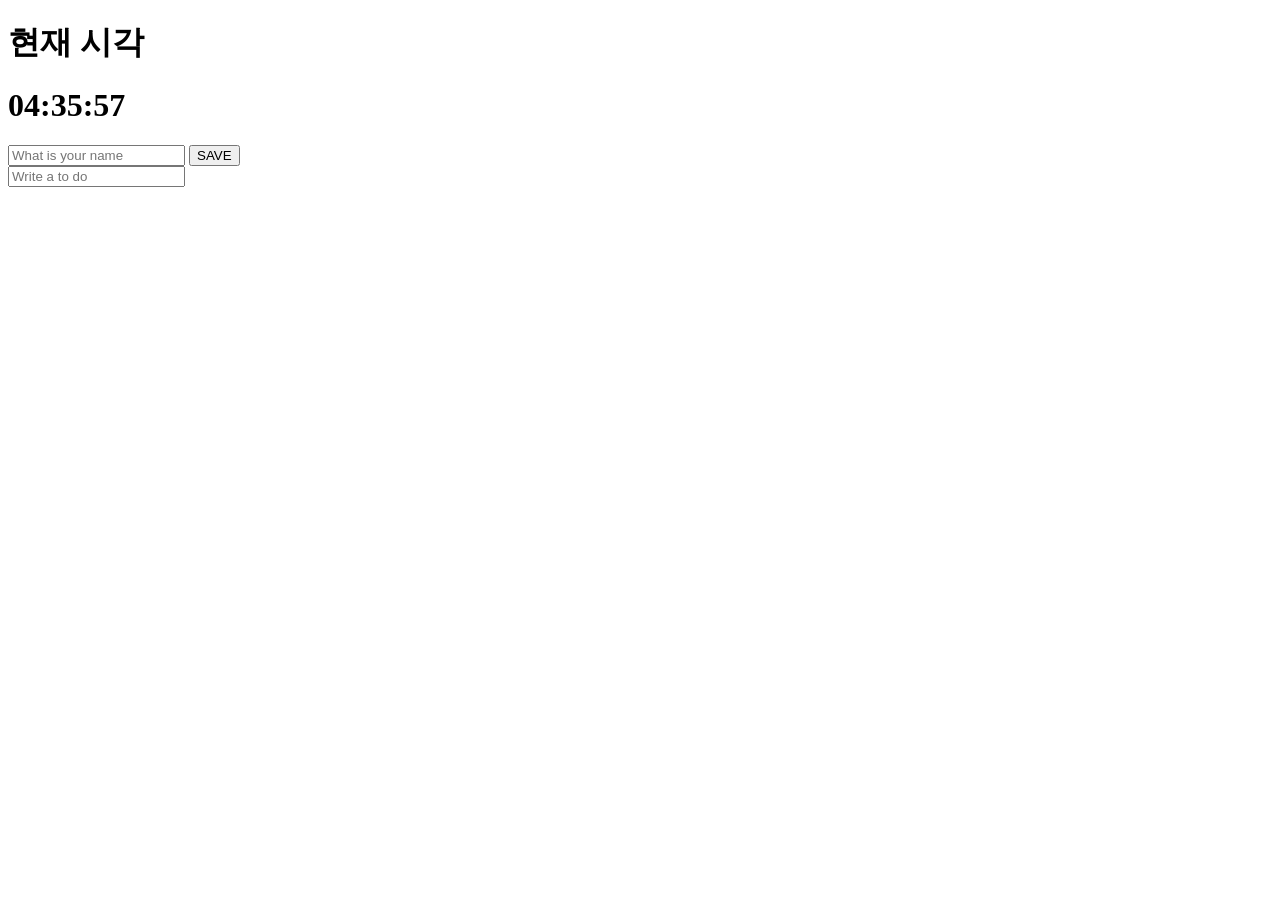
==== index.html @ 8c21c97d "#3.4" ====
<!DOCTYPE html>
<html lang="en">
  <head>
    <meta charset="UTF-8" />
    <meta name="viewport" content="width=device-width, initial-scale=1.0" />
    <title>Make Clock</title>
    <link rel="stylesheet" href="./css/index.css" />
  </head>
  <body>
    <div class="js-clock">
      <h1>현재 시각</h1>
      <h1>00:00</h1>
      <form class="js-form form">
        <input type="text" placeholder="What is your name" />
        <input type="submit" value="SAVE" />
      </form>
      <h4 class="js-greetings greetings"></h4>
      <form class="js-toDoForm">
        <input type="text" placeholder="Write a to do" />
      </form>
      <ul class="js-toDoList">
        <!-- js here! -->
      </ul>
    </div>
    <script src="./js/clock.js"></script>
    <script src="./js/greeting.js"></script>
    <script src="./js/todo.js"></script>
  </body>
</html>
---- css/index.css ----
.form,
.greetings {
  display: none;
}
.showing {
  display: block;
}
li {
  list-style-type: none;
}
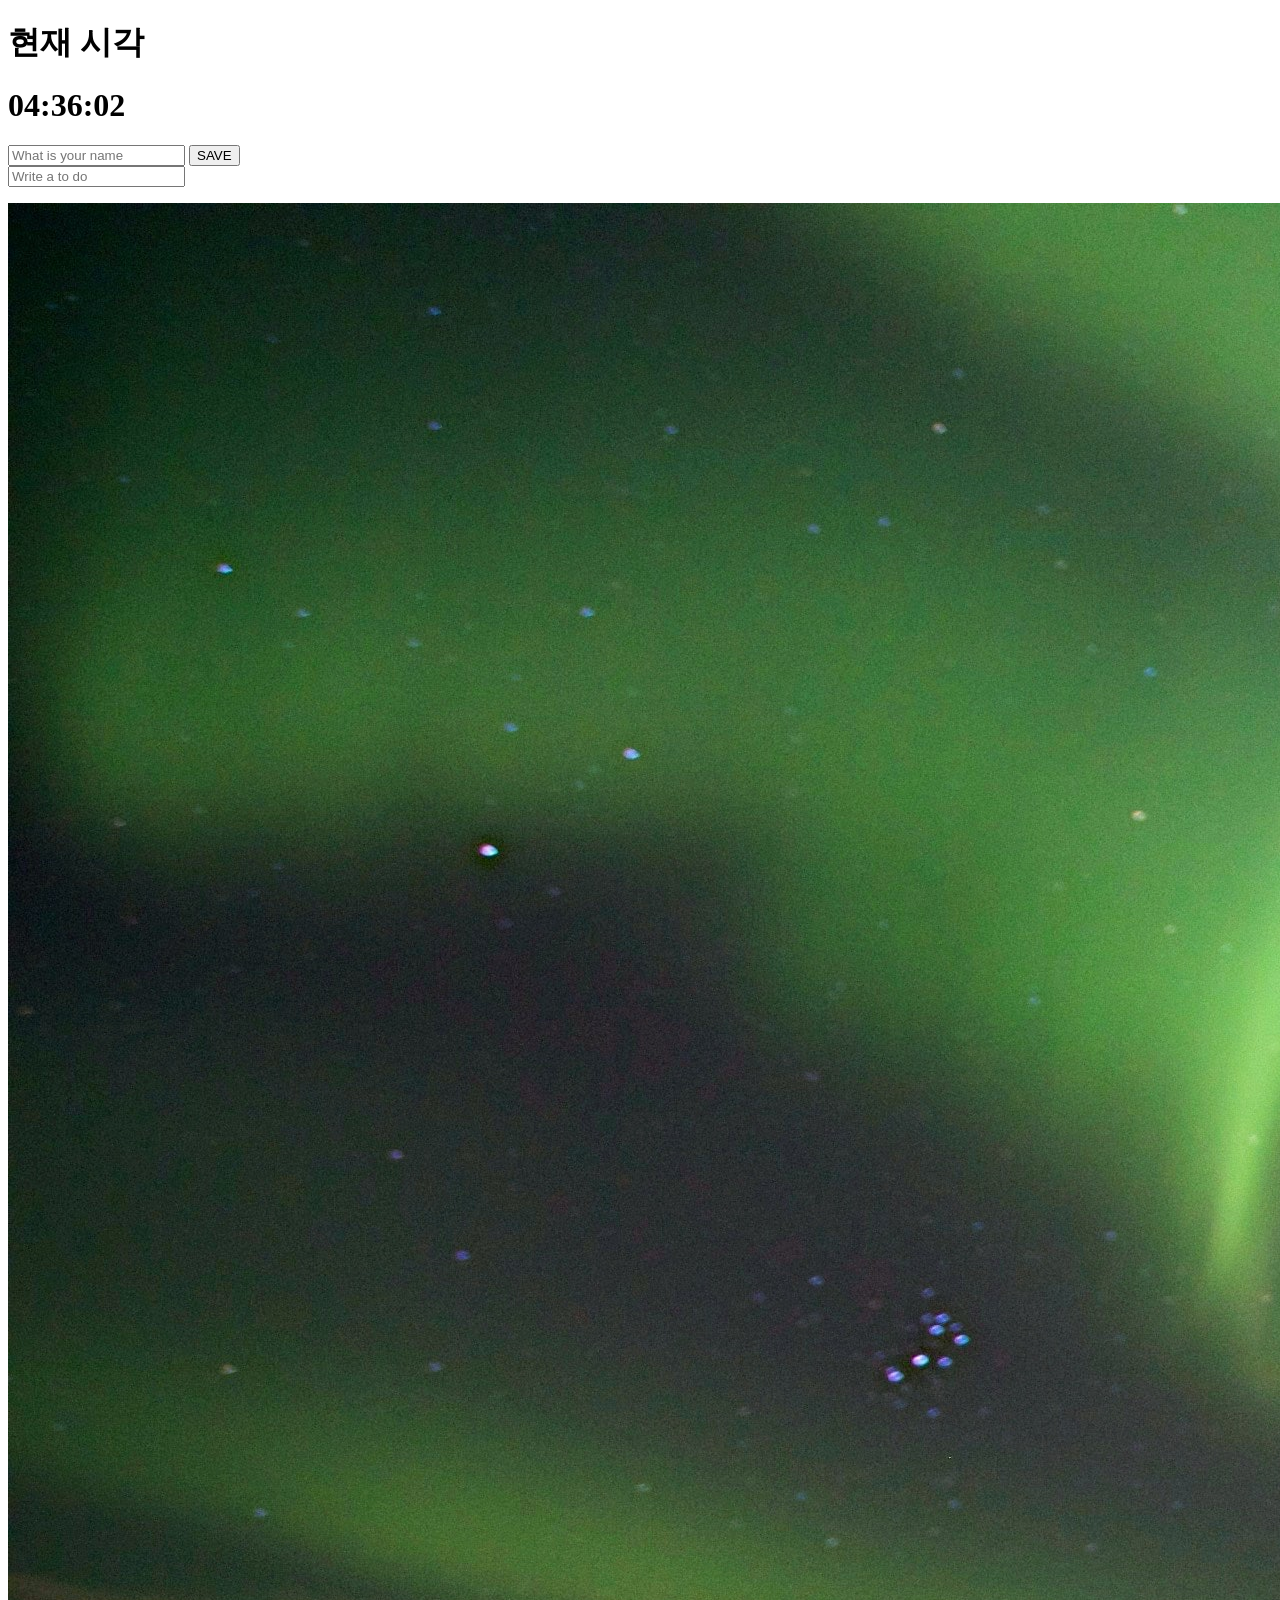
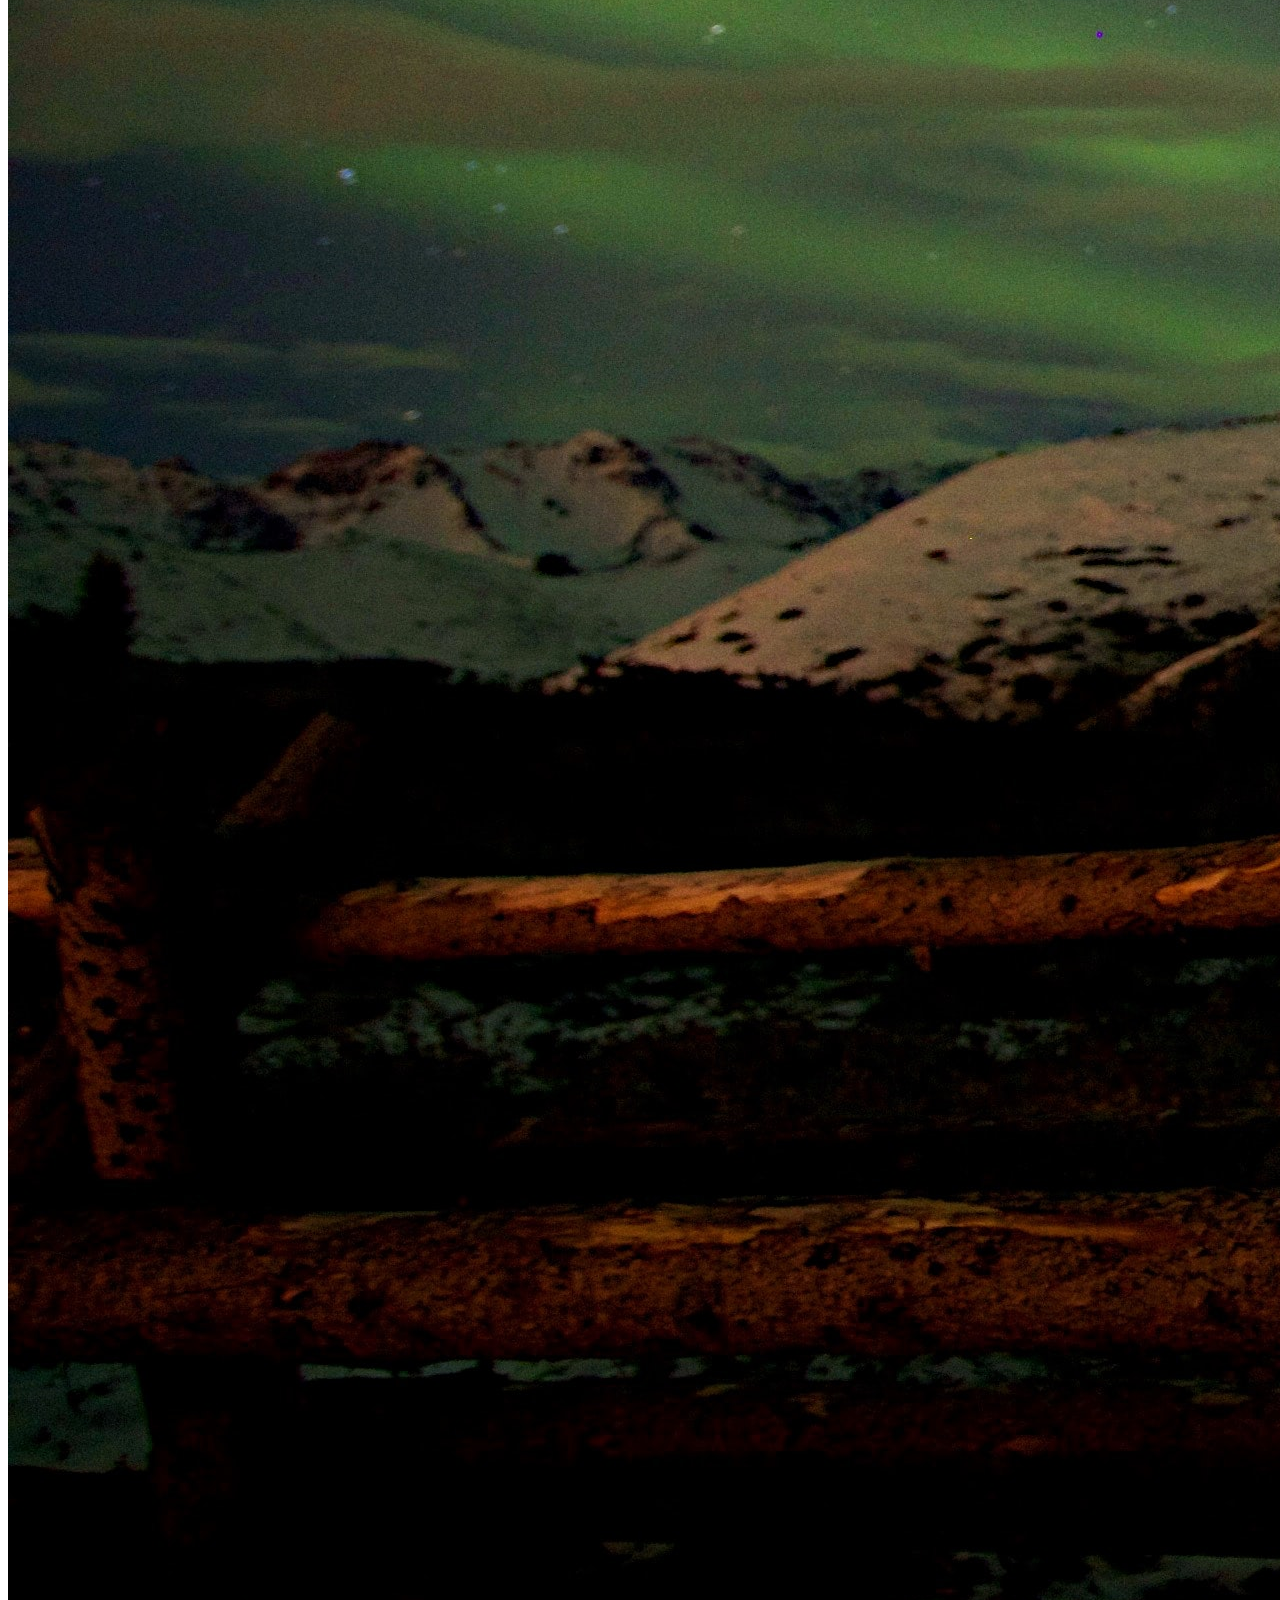
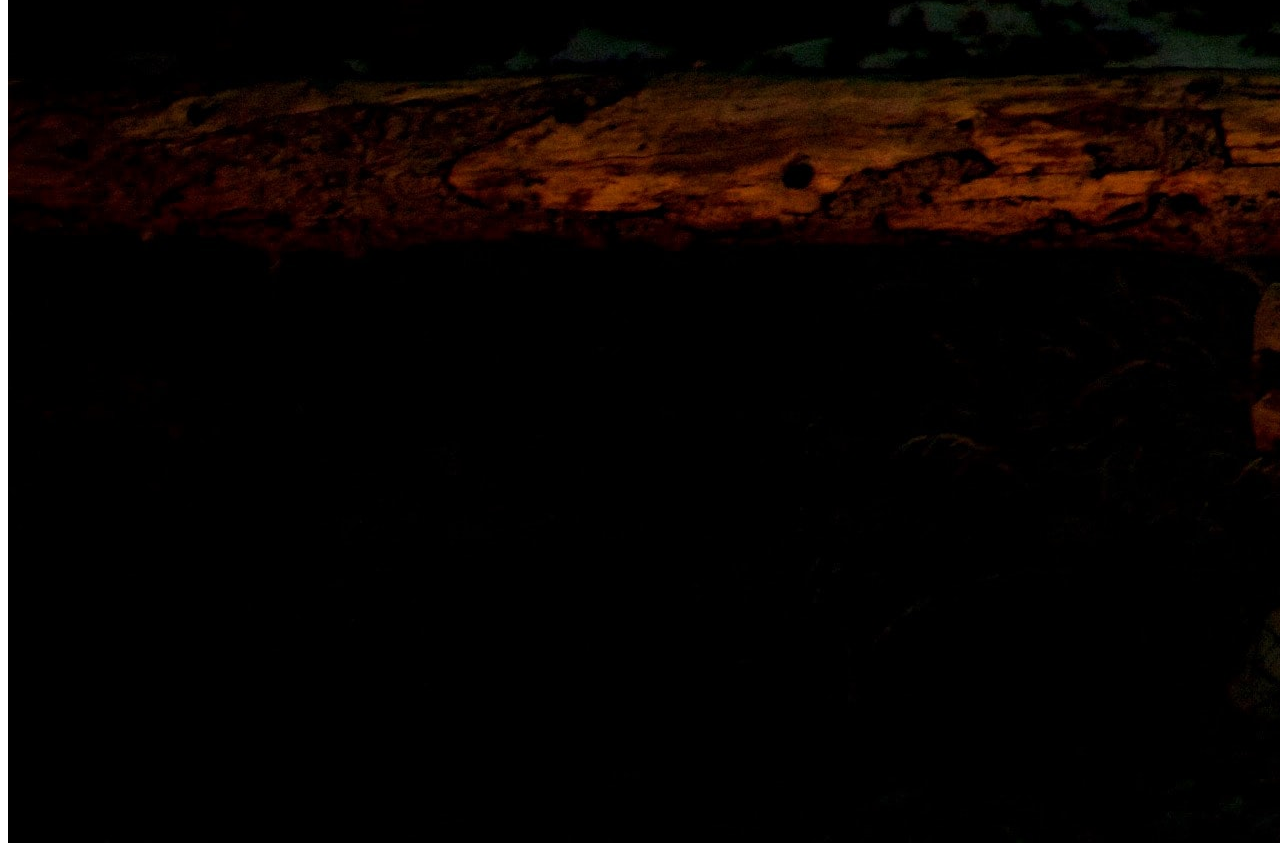
==== commit 6a7d1ae3: "#3.7 ing" ====
--- a/index.html
+++ b/index.html
@@ -25,5 +25,6 @@
     <script src="./js/clock.js"></script>
     <script src="./js/greeting.js"></script>
     <script src="./js/todo.js"></script>
+    <script src="./js/bg.js"></script>
   </body>
 </html>
--- a/css/index.css
+++ b/css/index.css
@@ -8,3 +8,7 @@
 li {
   list-style-type: none;
 }
+
+input {
+  outline: none;
+}
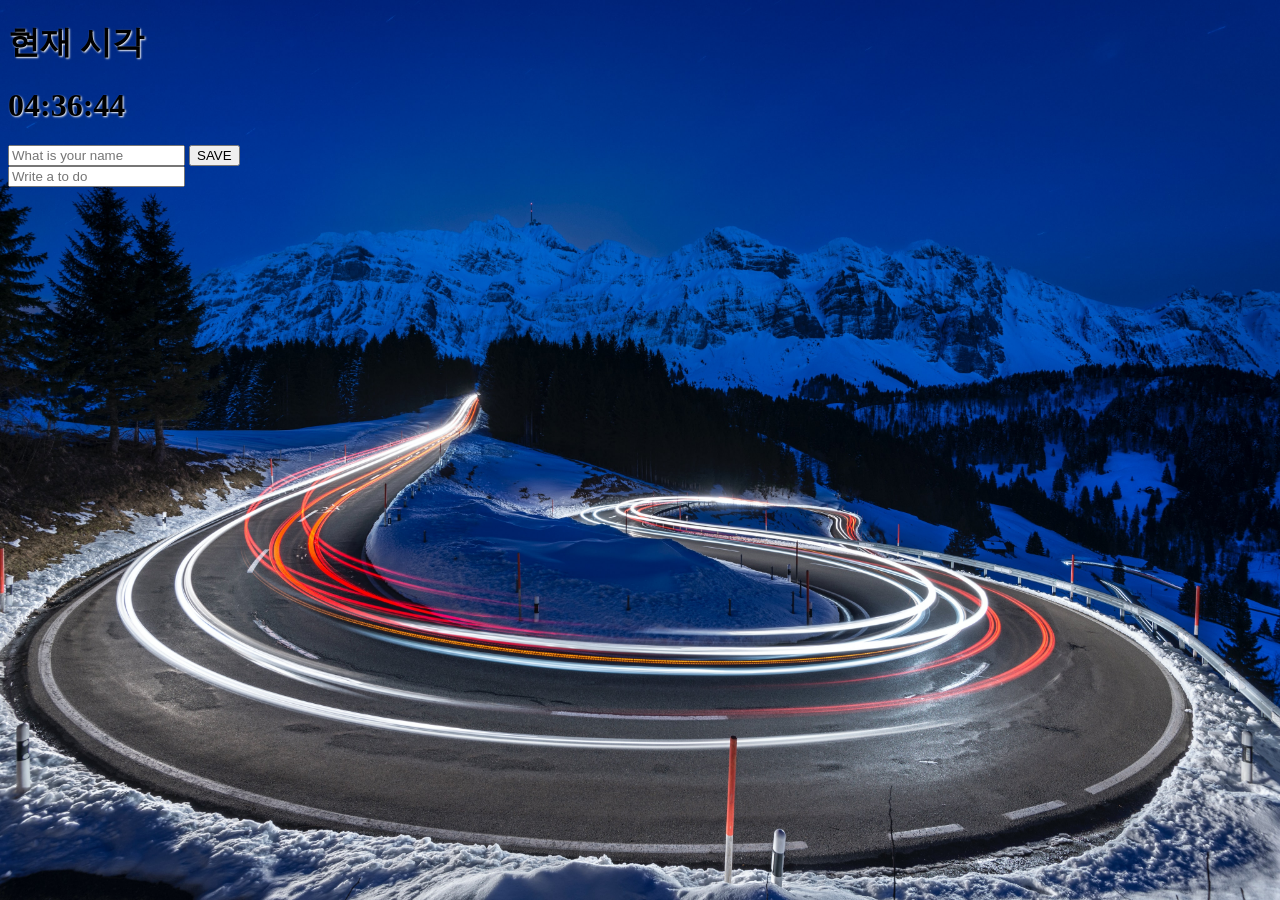
==== commit 947665e9: "#3.8" ====
--- a/index.html
+++ b/index.html
@@ -26,5 +26,6 @@
     <script src="./js/greeting.js"></script>
     <script src="./js/todo.js"></script>
     <script src="./js/bg.js"></script>
+    <script src="./js/weather.js"></script>
   </body>
 </html>
--- a/css/index.css
+++ b/css/index.css
@@ -1,3 +1,9 @@
+body {
+  background-color: #2c3e50;
+  /* color: white; */
+  text-shadow: 1px 1px 2px white;
+}
+
 .form,
 .greetings {
   display: none;
@@ -12,3 +18,22 @@
 input {
   outline: none;
 }
+
+@keyframes fadeIn {
+  from {
+    opacity: 0;
+  }
+  to {
+    opacity: 1;
+  }
+}
+
+.bgImage {
+  position: absolute;
+  top: 0;
+  left: 0;
+  width: 100%;
+  height: 100%;
+  z-index: -1;
+  animation: fadeIn 0.5s linear;
+}
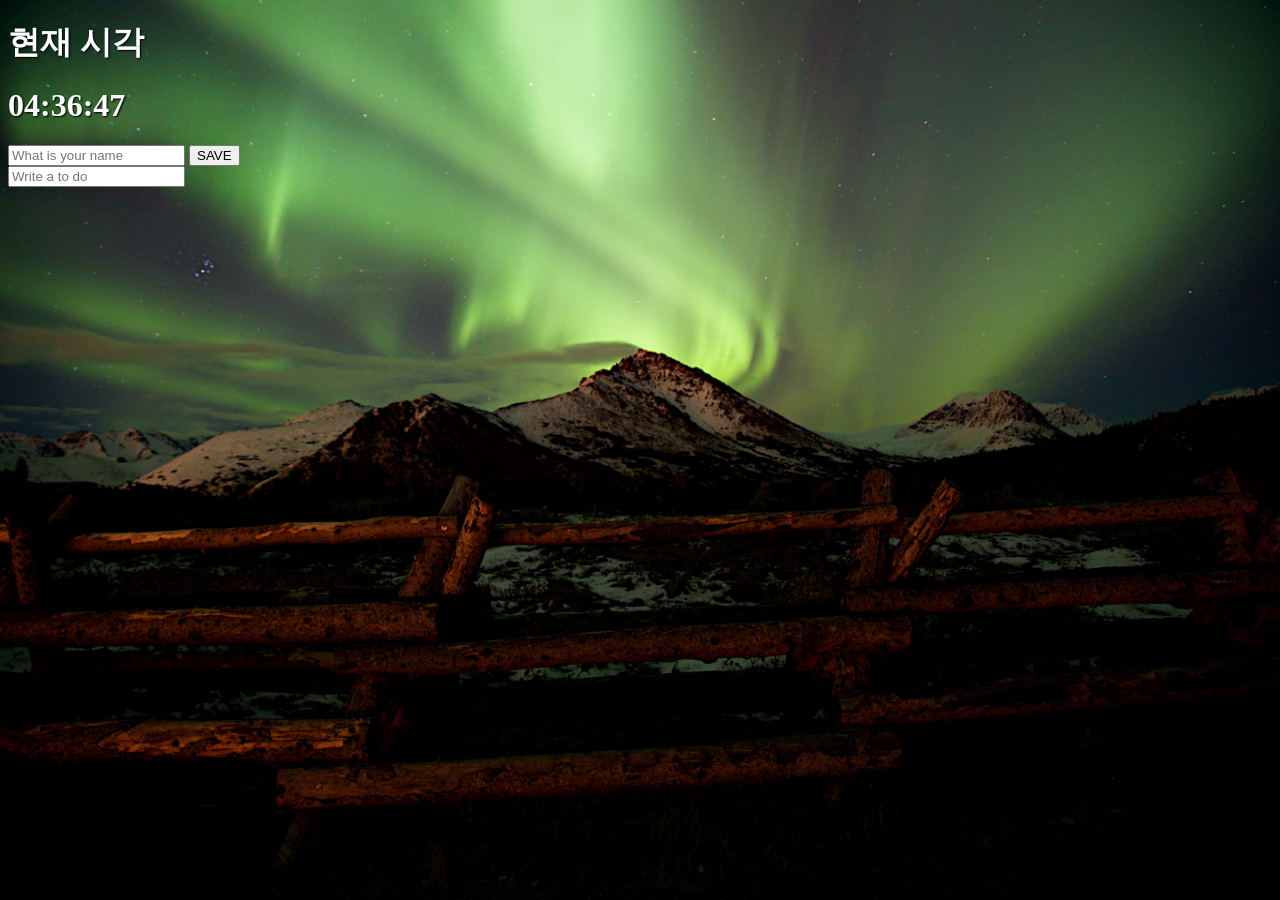
==== commit 917c5bf0: "#3.9" ====
--- a/index.html
+++ b/index.html
@@ -22,6 +22,7 @@
         <!-- js here! -->
       </ul>
     </div>
+    <span class="js-weather"><!-- script --></span>
     <script src="./js/clock.js"></script>
     <script src="./js/greeting.js"></script>
     <script src="./js/todo.js"></script>
--- a/css/index.css
+++ b/css/index.css
@@ -1,7 +1,7 @@
 body {
   background-color: #2c3e50;
-  /* color: white; */
-  text-shadow: 1px 1px 2px white;
+  color: white;
+  text-shadow: 1px 1px 2px black;
 }
 
 .form,
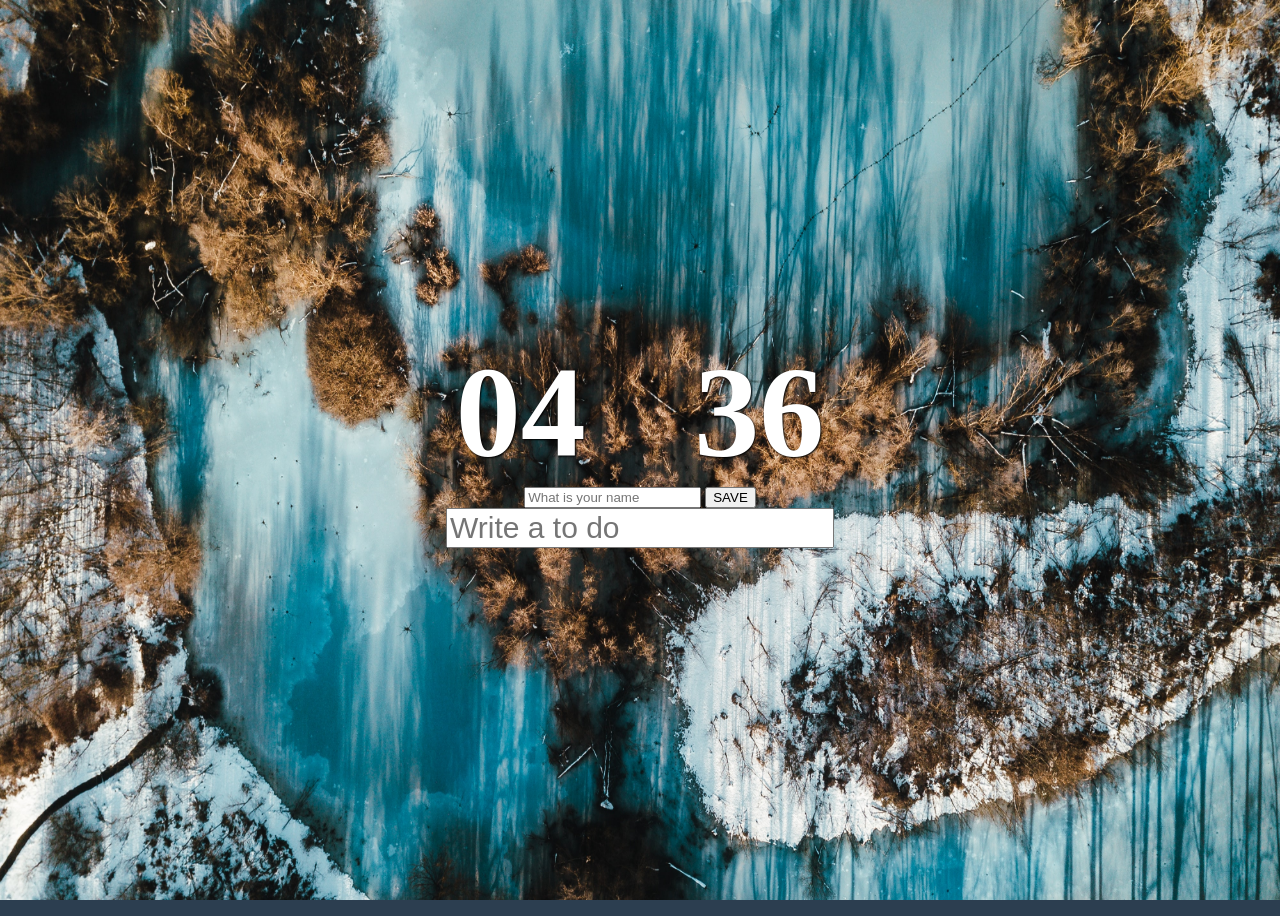
==== commit 561c1465: "modify clock, font-sizing, display" ====
--- a/index.html
+++ b/index.html
@@ -7,22 +7,24 @@
     <link rel="stylesheet" href="./css/index.css" />
   </head>
   <body>
+    <span class="js-weather"><!-- script --></span>
     <div class="js-clock">
-      <h1>현재 시각</h1>
-      <h1>00:00</h1>
-      <form class="js-form form">
-        <input type="text" placeholder="What is your name" />
-        <input type="submit" value="SAVE" />
-      </form>
-      <h4 class="js-greetings greetings"></h4>
-      <form class="js-toDoForm">
-        <input type="text" placeholder="Write a to do" />
-      </form>
-      <ul class="js-toDoList">
-        <!-- js here! -->
-      </ul>
+      <span>00</span>
+      <span class="js-clock__column">:</span>
+      <span>00</span>
     </div>
-    <span class="js-weather"><!-- script --></span>
+    <form class="js-form form">
+      <input type="text" placeholder="What is your name" />
+      <input type="submit" value="SAVE" />
+    </form>
+    <h4 class="js-greetings greetings"></h4>
+    <form class="js-toDoForm">
+      <input type="text" placeholder="Write a to do" />
+    </form>
+    <ul class="js-toDoList">
+      <!-- js here! -->
+    </ul>
+
     <script src="./js/clock.js"></script>
     <script src="./js/greeting.js"></script>
     <script src="./js/todo.js"></script>
--- a/css/index.css
+++ b/css/index.css
@@ -1,9 +1,35 @@
 body {
+  height: 100vh;
+  display: flex;
+  justify-content: center;
+  align-items: center;
+  flex-direction: column;
   background-color: #2c3e50;
   color: white;
   text-shadow: 1px 1px 2px black;
 }
-
+.js-weather {
+  position: fixed;
+  top: 0;
+  right: 0;
+  margin-top: 10px;
+  margin-right: 20px;
+}
+.js-clock {
+  /* display: flex; */
+  /* justify-content: center;
+  align-items: center;
+  align-content: center; */
+  font-size: 130px;
+  font-weight: 600;
+}
+.js-clock__column {
+  visibility: hidden;
+}
+.js-toDoForm input,
+h4 {
+  font-size: 30px;
+}
 .form,
 .greetings {
   display: none;
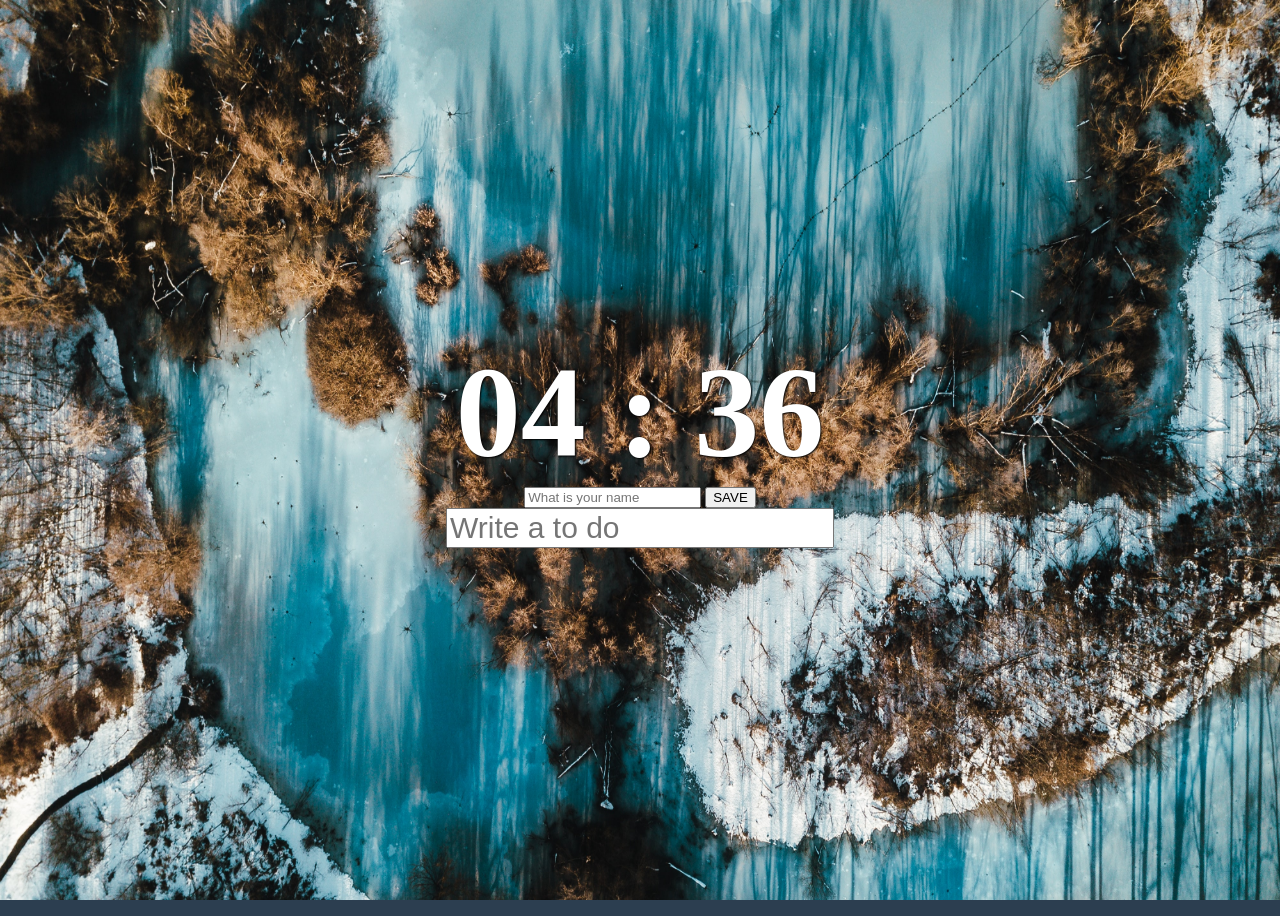
==== commit 9d447fe8: "todo, greeting error!" ====
--- a/index.html
+++ b/index.html
@@ -1,5 +1,5 @@
 <!DOCTYPE html>
-<html lang="en">
+<html lang="kr">
   <head>
     <meta charset="UTF-8" />
     <meta name="viewport" content="width=device-width, initial-scale=1.0" />
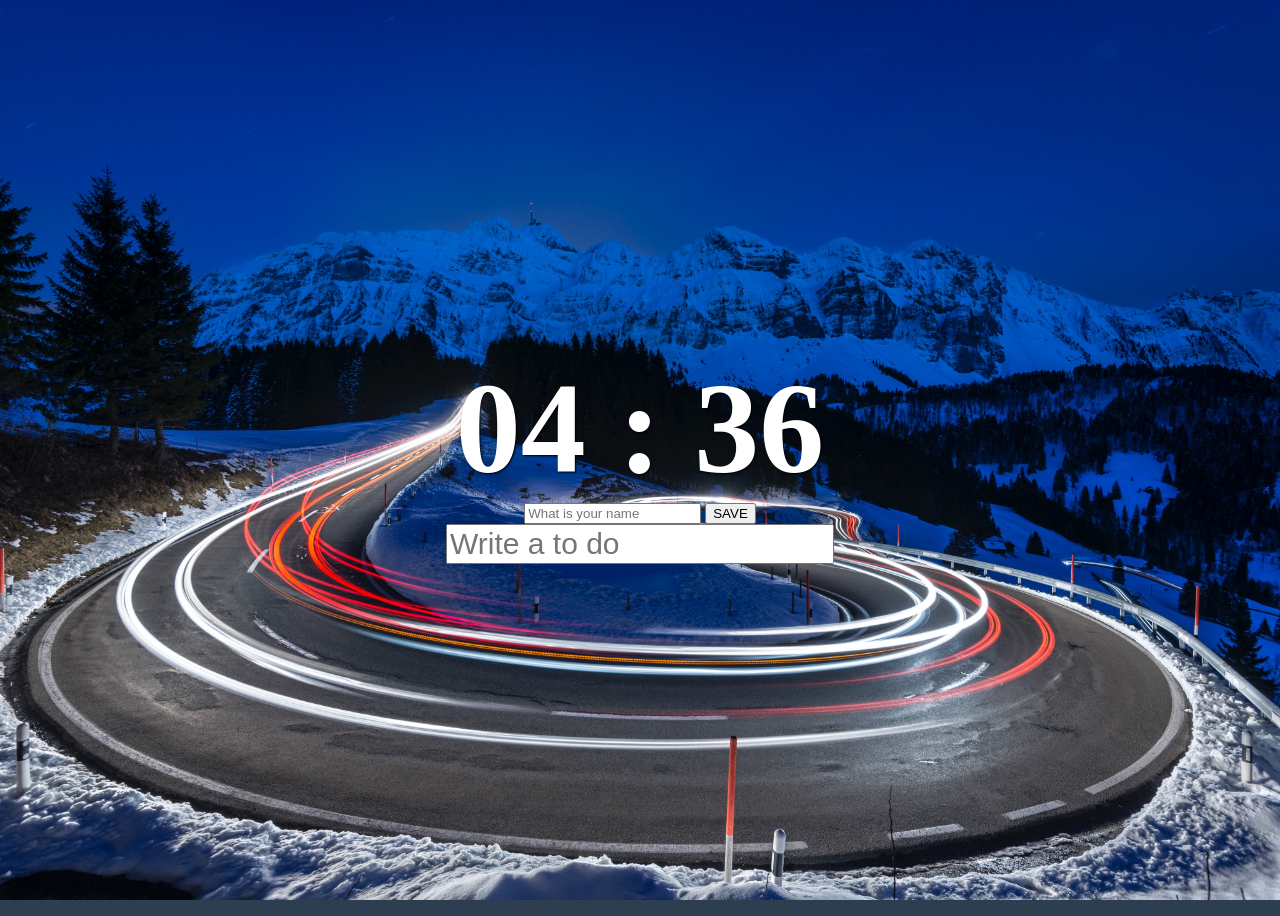
==== commit 81f6a2ec: "fixed todo.js, greeting.js" ====
--- a/index.html
+++ b/index.html
@@ -17,14 +17,15 @@
       <input type="text" placeholder="What is your name" />
       <input type="submit" value="SAVE" />
     </form>
-    <h4 class="js-greetings greetings"></h4>
-    <form class="js-toDoForm">
-      <input type="text" placeholder="Write a to do" />
-    </form>
-    <ul class="js-toDoList">
-      <!-- js here! -->
-    </ul>
-
+    <h4 class="js-greetings greetings"><!-- js here! --></h4>
+    <div class="todolist">
+      <form class="js-toDoForm">
+        <input type="text" placeholder="Write a to do" />
+      </form>
+      <ul class="js-toDoList">
+        <!-- js here! -->
+      </ul>
+    </div>
     <script src="./js/clock.js"></script>
     <script src="./js/greeting.js"></script>
     <script src="./js/todo.js"></script>
--- a/css/index.css
+++ b/css/index.css
@@ -26,7 +26,16 @@
 .js-clock__column {
   visibility: hidden;
 }
+
+.todolist {
+  position: relative;
+}
+.js-toDoList {
+  position: absolute;
+  left: -45px;
+}
 .js-toDoForm input,
+.js-toDoList li,
 h4 {
   font-size: 30px;
 }
@@ -41,6 +50,10 @@
   list-style-type: none;
 }
 
+li span:first-child {
+  cursor: pointer;
+}
+
 input {
   outline: none;
 }
@@ -53,7 +66,6 @@
     opacity: 1;
   }
 }
-
 .bgImage {
   position: absolute;
   top: 0;
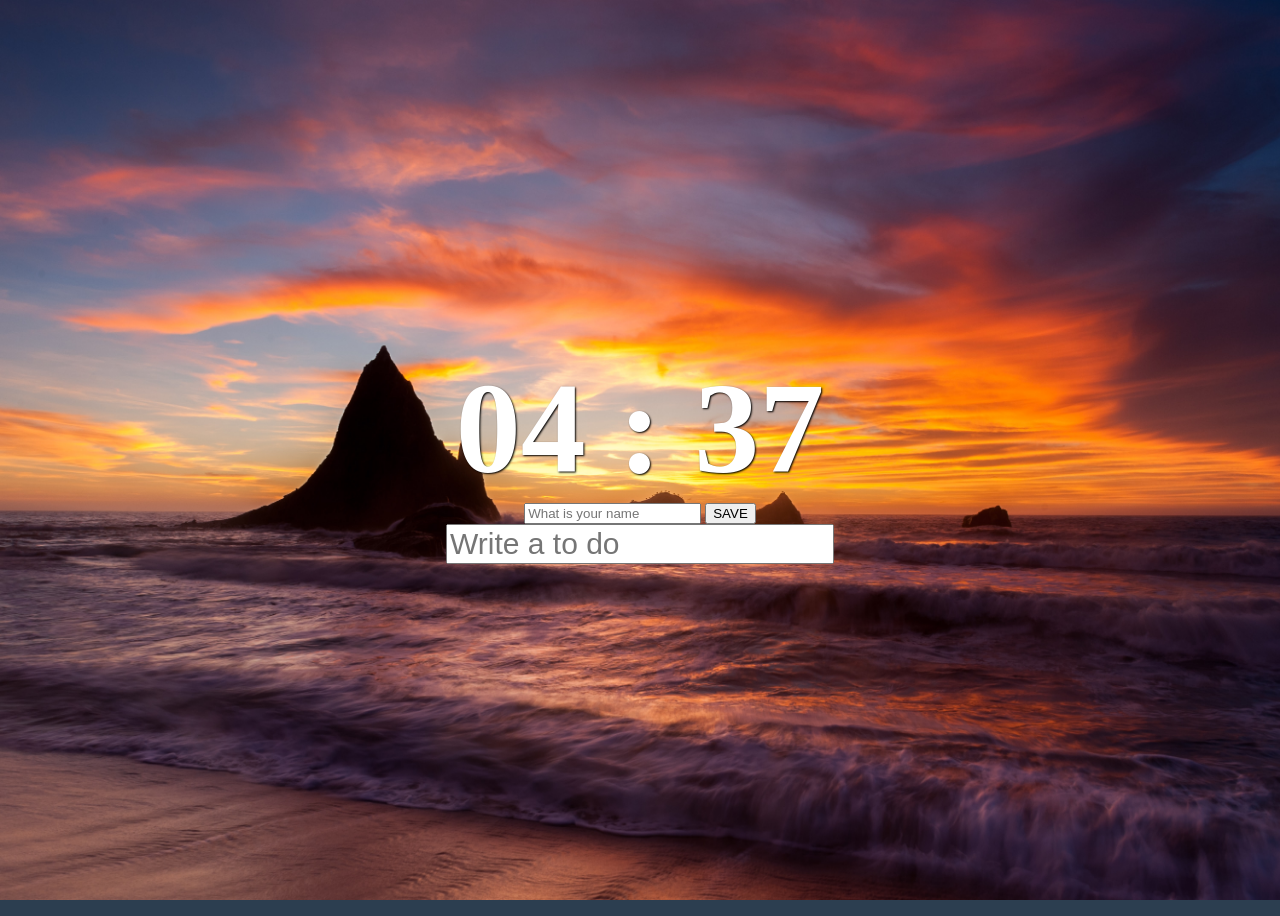
==== commit 938fcb61: "Update index.html" ====
--- a/index.html
+++ b/index.html
@@ -3,7 +3,7 @@
   <head>
     <meta charset="UTF-8" />
     <meta name="viewport" content="width=device-width, initial-scale=1.0" />
-    <title>Make Clock</title>
+    <title>Vanilla JS</title>
     <link rel="stylesheet" href="./css/index.css" />
   </head>
   <body>
